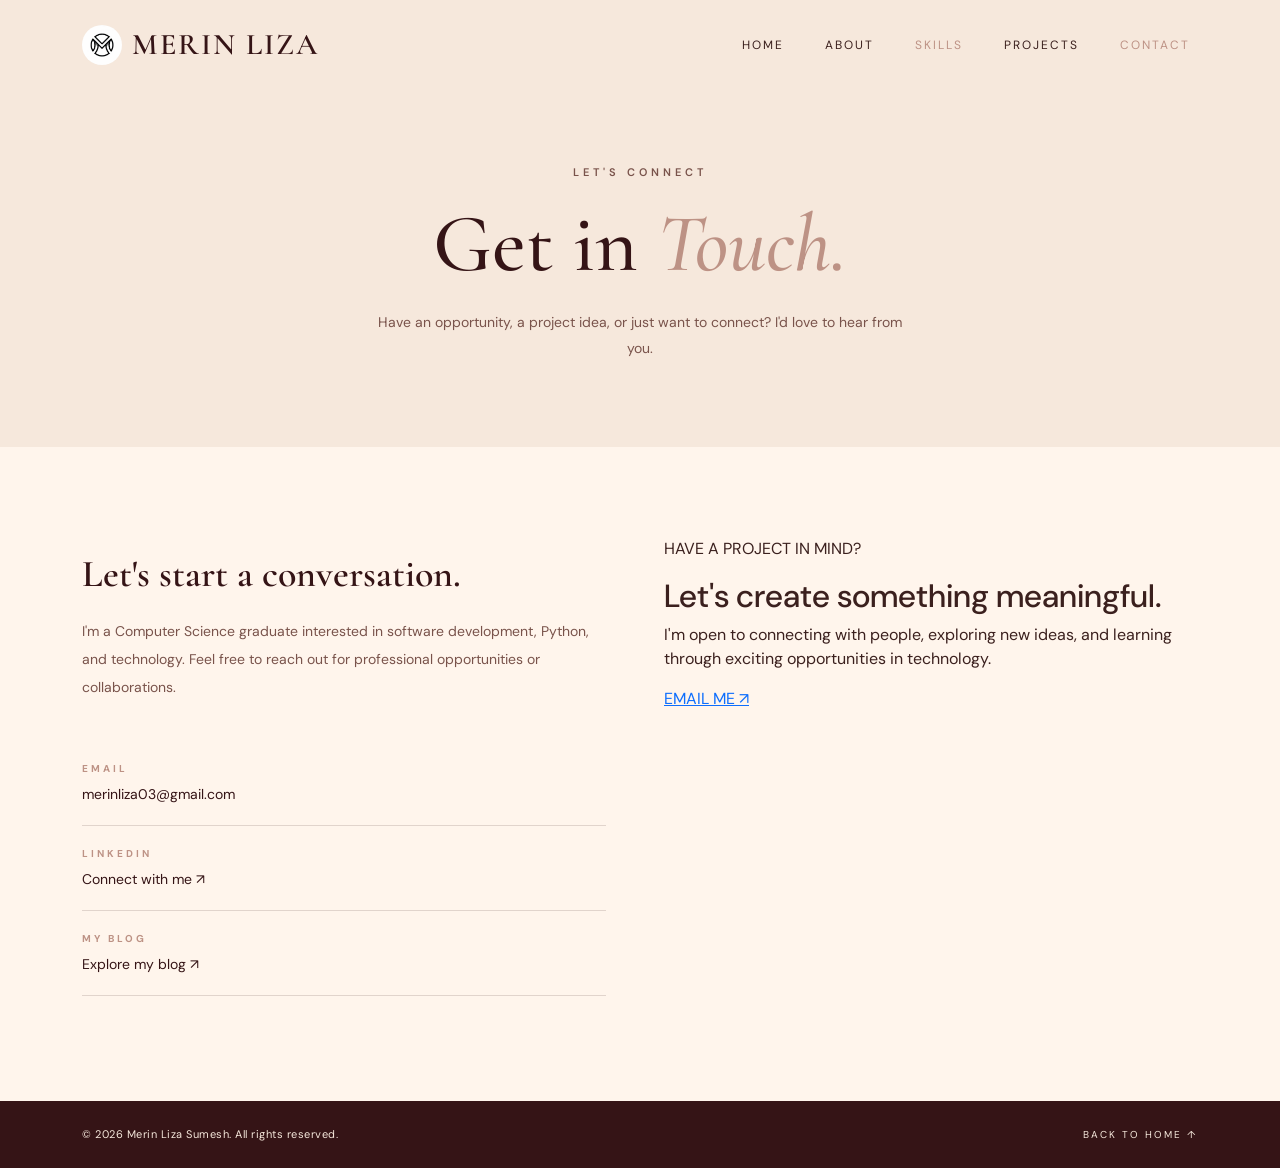
==== contact.html @ 3198c106 "first commit" ====
<!DOCTYPE html>
<html lang="en">

<head>
    <meta charset="UTF-8">
    <meta name="viewport" content="width=device-width, initial-scale=1.0">

    <title>Contact | Merin Liza</title>

    <!-- Google Fonts -->
    <link rel="preconnect" href="https://fonts.googleapis.com">
    <link rel="preconnect" href="https://fonts.gstatic.com" crossorigin>

    <link href="https://fonts.googleapis.com/css2?family=Cormorant+Garamond:wght@400;500;600;700&family=DM+Sans:wght@400;500;600;700&display=swap"
        rel="stylesheet">

    <!-- Bootstrap CSS -->
    <link href="https://cdn.jsdelivr.net/npm/bootstrap@5.3.8/dist/css/bootstrap.min.css"
        rel="stylesheet">

    <!-- Custom CSS -->
    <link rel="stylesheet" href="css/contact.css">
</head>

<body>

    <!-- NAVBAR -->
    <nav class="navbar navbar-expand-lg portfolio-nav">
        <div class="container">

            <a class="navbar-brand" href="index.html">
                <img src="images/logo.jpg" alt="Merin's logo" class="logo-image">
                MERIN LIZA
            </a>

            <button class="navbar-toggler"
                type="button"
                data-bs-toggle="collapse"
                data-bs-target="#portfolioNavbar"
                aria-controls="portfolioNavbar"
                aria-expanded="false"
                aria-label="Toggle navigation">

                <span class="navbar-toggler-icon"></span>
            </button>

            <div class="collapse navbar-collapse" id="portfolioNavbar">

                <ul class="navbar-nav ms-auto">

                    <li class="nav-item">
                        <a class="nav-link" href="index.html">HOME</a>
                    </li>

                    <li class="nav-item">
                        <a class="nav-link" href="about.html">ABOUT</a>
                    </li>

                    <li class="nav-item">
                        <a class="nav-link active" href="skills.html">Skills</a>
                    </li>

                    <li class="nav-item">
                        <a class="nav-link" href="projects.html">PROJECTS</a>
                    </li>

                    <li class="nav-item">
                        <a class="nav-link active" href="contact.html" aria-current="page">
                            CONTACT
                        </a>
                    </li>

                </ul>

            </div>
        </div>
    </nav>


    <!-- CONTACT HEADER -->
    <section class="contact-header">
        <div class="container">

            <p class="section-label">LET'S CONNECT</p>

            <h1>Get in <span>Touch.</span></h1>

            <p class="contact-intro">
                Have an opportunity, a project idea, or just want to connect?
                I'd love to hear from you.
            </p>

        </div>
    </section>


    <!-- CONTACT CONTENT -->
    <section class="contact-section">
        <div class="container">

            <div class="row g-5">

                <!-- CONTACT INFORMATION -->
                <div class="col-lg-6">
                    <div class="contact-info">

                        <h2>Let's start a conversation.</h2>

                        <p class="contact-description">
                            I'm a Computer Science graduate interested in
                            software development, Python, and technology.
                            Feel free to reach out for professional
                            opportunities or collaborations.
                        </p>

                        <!-- EMAIL -->
                        <div class="contact-detail">

                            <span class="detail-label">EMAIL</span>

                            <a href="mailto:merinliza03@gmail.com">
                                merinliza03@gmail.com
                            </a>

                        </div>

                        <!-- LINKEDIN -->
                        <div class="contact-detail">

                            <span class="detail-label">LINKEDIN</span>

                            <a href="https://www.linkedin.com/in/merin-liza-sumesh-387721375/"
                                target="_blank"
                                rel="noopener noreferrer">

                                Connect with me ↗

                            </a>

                        </div>

                        <!-- BLOG -->
                        <div class="contact-detail">

                            <span class="detail-label">MY BLOG</span>

                            <a href="https://merliza-12.github.io/my-blog/"
                                target="_blank"
                                rel="noopener noreferrer">

                                Explore my blog ↗

                            </a>

                        </div>

                    </div>
                </div>

                <!-- RIGHT SIDE: ADDITIONAL MESSAGE -->
                <div class="col-lg-6">
                    <div class="contact-message">

                        <p class="message-label">HAVE A PROJECT IN MIND?</p>

                        <h2>Let's create something meaningful.</h2>

                        <p>
                            I'm open to connecting with people, exploring
                            new ideas, and learning through exciting
                            opportunities in technology.
                        </p>

                        <a href="mailto:merinliza03@gmail.com" class="contact-button">
                            EMAIL ME <span>↗</span>
                        </a>

                    </div>
                </div>

            </div>
        </div>
    </section>


    <!-- FOOTER -->
    <footer class="portfolio-footer">
        <div class="container">

            <p>© 2026 Merin Liza Sumesh. All rights reserved.</p>

            <a href="index.html">BACK TO HOME ↑</a>

        </div>
    </footer>


    <!-- Bootstrap JavaScript -->
    <script src="https://cdn.jsdelivr.net/npm/bootstrap@5.3.8/dist/js/bootstrap.bundle.min.js"></script>

</body>
</html>
---- css/contact.css ----
:root {
    --cream: #f6e8dc;
    --cream-light: #fff5ec;
    --burgundy: #351416;
    --burgundy-light: #4a2022;
    --rose: #bd9285;
    --brown: #79534b;
    --text-dark: #3b201e;
}

* {
    box-sizing: border-box;
}

body {
    margin: 0;
    background-color: var(--cream-light);
    color: var(--text-dark);
    font-family: 'DM Sans', sans-serif;
}


/* NAVBAR */

.portfolio-nav {
    background-color: var(--cream);
    padding: 22px 0;
}

.portfolio-nav .navbar-brand {
    display: flex;
    align-items: center;
    font-family: 'Cormorant Garamond', serif;
    font-size: 30px;
    font-weight: 600;
    letter-spacing: 2px;
    color: var(--burgundy);
    padding: 0;
    margin: 0;
}

.portfolio-nav .navbar-brand:hover {
    color: var(--brown);
}

.logo-image {
    width: 40px;
    height: 40px;
    object-fit: cover;
    border-radius: 50%;
    margin-right: 10px;
    flex-shrink: 0;
}

.navbar-nav {
    gap: 25px;
}

.portfolio-nav .nav-link {
    color: var(--text-dark);
    font-size: 12px;
    letter-spacing: 2px;
    text-transform: uppercase;
    transition: 0.3s ease;
}

.portfolio-nav .nav-link:hover,
.portfolio-nav .nav-link.active {
    color: var(--rose);
}

.navbar-toggler {
    border-color: var(--burgundy);
}

.navbar-toggler:focus {
    box-shadow: none;
}


/* CONTACT HEADER */

.contact-header {
    background-color: var(--cream);
    padding: 75px 0 85px;
    text-align: center;
}

.section-label {
    color: var(--brown);
    font-size: 11px;
    font-weight: 600;
    letter-spacing: 4px;
    margin-bottom: 18px;
}

.contact-header h1 {
    color: var(--burgundy);
    font-family: 'Cormorant Garamond', serif;
    font-size: clamp(48px, 7vw, 82px);
    font-weight: 500;
    line-height: 1.1;
    margin-bottom: 20px;
}

.contact-header h1 span {
    color: var(--rose);
    font-style: italic;
}

.contact-intro {
    max-width: 550px;
    margin: 0 auto;
    color: var(--brown);
    font-size: 14px;
    line-height: 1.9;
}


/* CONTACT SECTION */

.contact-section {
    padding: 90px 0;
    background-color: var(--cream-light);
}

.contact-info {
    padding: 15px 10px 15px 0;
}

.contact-info h2 {
    color: var(--burgundy);
    font-family: 'Cormorant Garamond', serif;
    font-size: 38px;
    font-weight: 600;
    margin-bottom: 20px;
}

.contact-description {
    color: var(--brown);
    font-size: 14px;
    line-height: 2;
    margin-bottom: 40px;
}


/* CONTACT DETAILS */

.contact-detail {
    display: flex;
    flex-direction: column;
    gap: 8px;
    padding: 20px 0;
    border-bottom: 1px solid rgba(53, 20, 22, 0.15);
}

.detail-label {
    color: var(--rose);
    font-size: 10px;
    font-weight: 700;
    letter-spacing: 3px;
}

.contact-detail a {
    width: fit-content;
    color: var(--burgundy);
    font-size: 14px;
    text-decoration: none;
    overflow-wrap: anywhere;
    transition: color 0.3s ease;
}

.contact-detail a:hover {
    color: var(--rose);
}


/* FOOTER */

.portfolio-footer {
    display: flex;
    align-items: center;
    background-color: var(--burgundy);
    color: var(--cream);
    padding: 25px 0;
}

.portfolio-footer .container {
    display: flex;
    align-items: center;
    justify-content: space-between;
    gap: 15px;
}

.portfolio-footer p {
    font-size: 11px;
    letter-spacing: 0.5px;
    margin: 0;
}

.portfolio-footer a {
    color: var(--cream);
    font-size: 10px;
    letter-spacing: 2px;
    text-decoration: none;
    transition: color 0.3s ease;
}

.portfolio-footer a:hover {
    color: var(--rose);
}


/* RESPONSIVE DESIGN */

@media (max-width: 991px) {

    .navbar-nav {
        gap: 0;
    }

    .portfolio-nav .nav-link {
        margin-left: 0;
        padding: 10px 0;
    }

    .contact-section {
        padding: 65px 0;
    }

    .contact-info {
        padding-right: 0;
    }
}

@media (max-width: 767px) {

    .contact-header {
        padding: 55px 0 65px;
    }

    .contact-section {
        padding: 45px 0;
    }

    .contact-info h2 {
        font-size: 32px;
    }

    .portfolio-footer .container {
        flex-direction: column;
        text-align: center;
    }
}
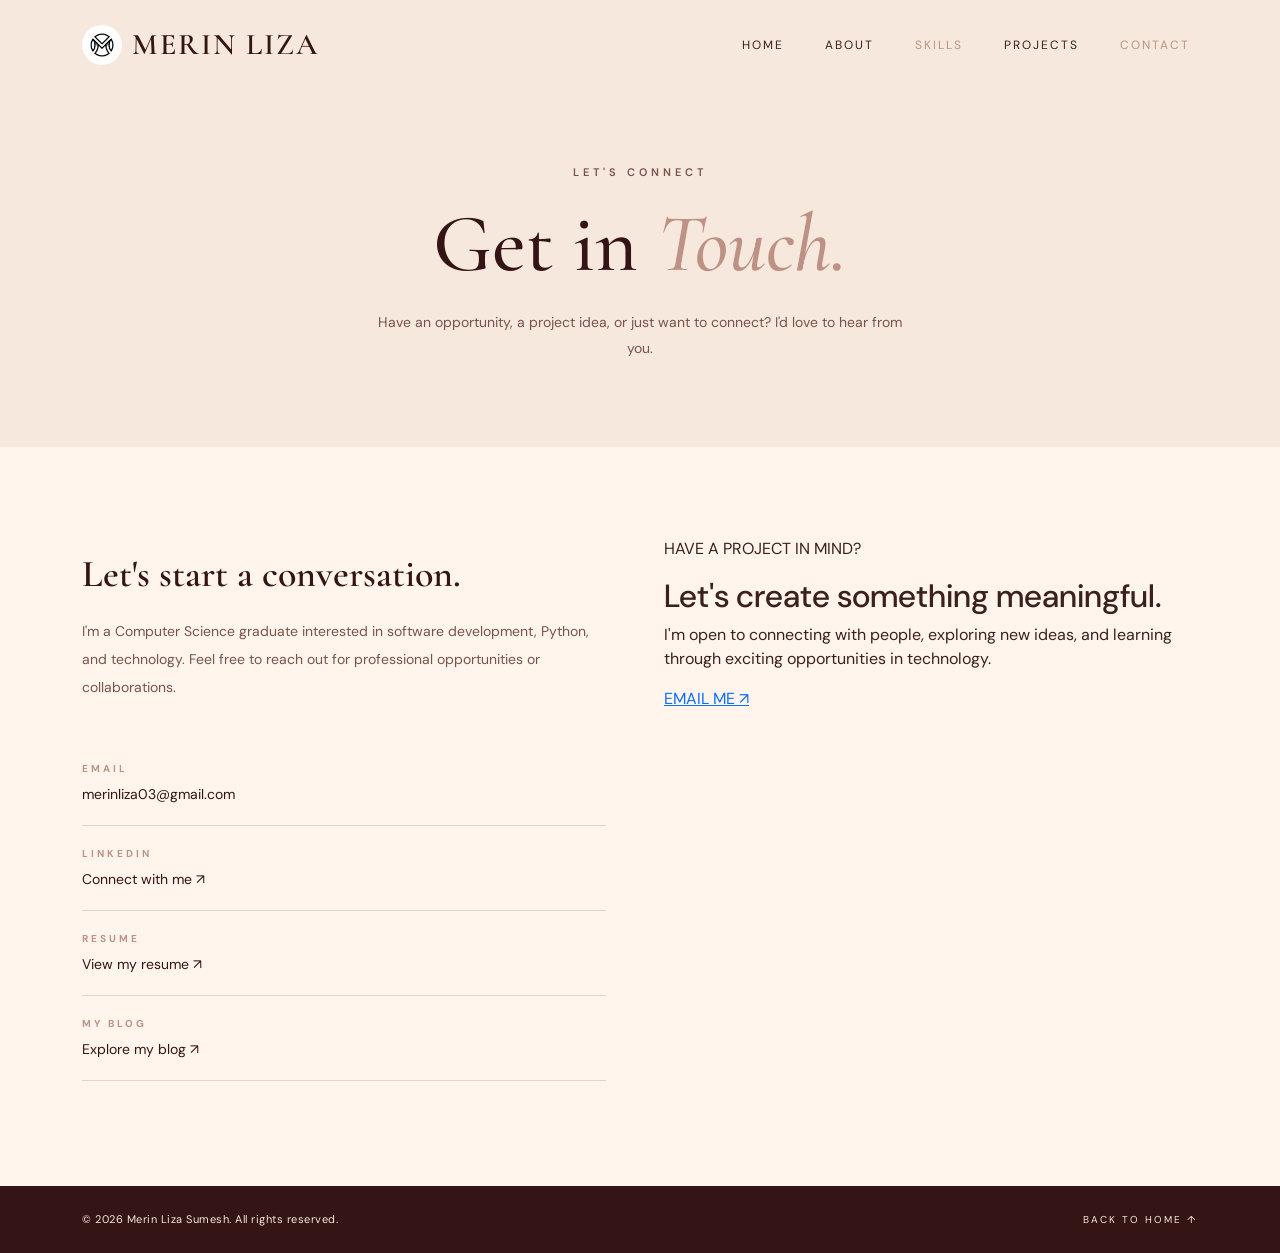
==== commit 66b1952b: "first commit" ====
--- a/contact.html
+++ b/contact.html
@@ -57,7 +57,7 @@
                     </li>
 
                     <li class="nav-item">
-                        <a class="nav-link active" href="skills.html">Skills</a>
+                        <a class="nav-link active" href="skills.html">SKILLS</a>
                     </li>
 
                     <li class="nav-item">
@@ -138,6 +138,16 @@
                             </a>
 
                         </div>
+                        <!-- RESUME -->
+                        <div class="contact-detail">
+
+                            <span class="detail-label">RESUME</span>
+
+                            <a href="resume.pdf" target="_blank">
+                                View my resume ↗
+                            </a>
+
+                        </div>
 
                         <!-- BLOG -->
                         <div class="contact-detail">
